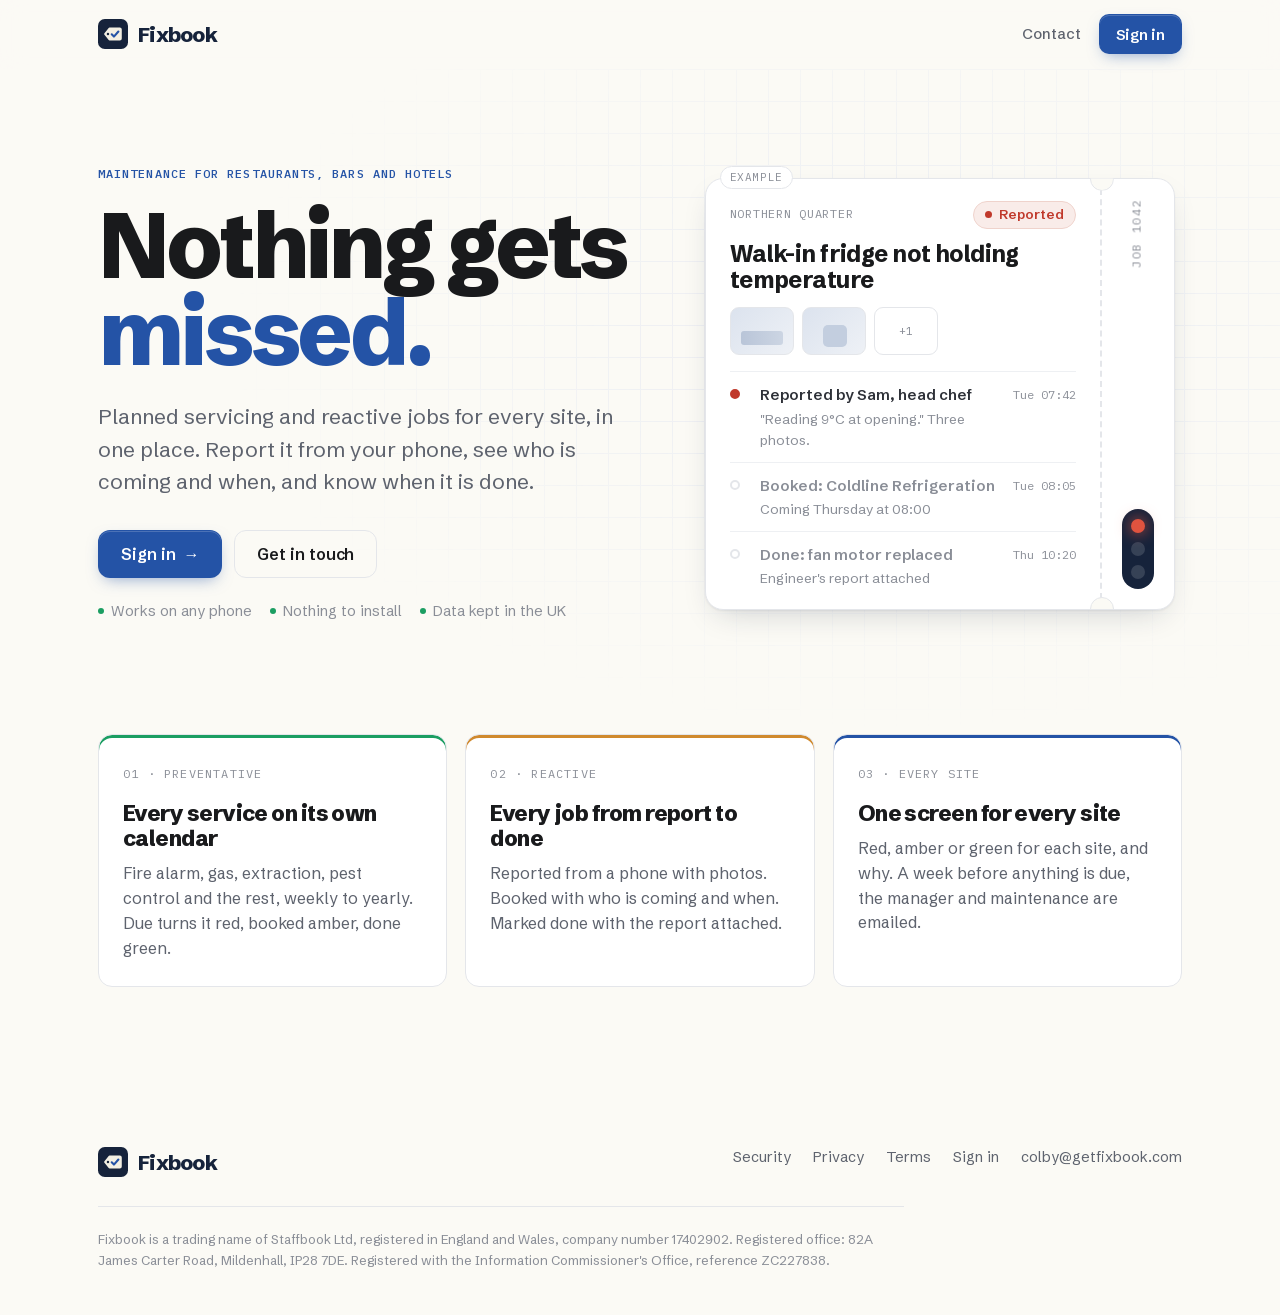
==== index.html @ 76a3d22a "getfixbook.com: a simple front door with Sign in, the moving job ticket, and short security, privacy" ====
<!doctype html>
<html lang="en-GB">
<head>
<meta charset="utf-8">
<meta name="viewport" content="width=device-width, initial-scale=1">
<title>Fixbook | Maintenance for restaurants, bars and hotels</title>
<meta name="description" content="Planned servicing and reactive jobs for every site, in one place. Staff report it from their phone, your maintenance team books it in, and it stays on the board until it is done.">
<link rel="canonical" href="https://getfixbook.com/">
<meta property="og:title" content="Fixbook | Nothing gets missed">
<meta property="og:description" content="Planned servicing and reactive jobs for every site, in one place.">
<meta property="og:url" content="https://getfixbook.com/">
<meta property="og:type" content="website">
<meta property="og:image" content="https://getfixbook.com/img/og.png">
<meta name="theme-color" content="#16233B">
<link rel="icon" href="/img/mark.svg" type="image/svg+xml">
<link rel="icon" href="/img/favicon-32.png" sizes="32x32" type="image/png">
<link rel="apple-touch-icon" href="/img/apple-touch-icon.png">
<link rel="preload" href="/fonts/schibstedgrotesk-normal-400-900-latin.woff2" as="font" type="font/woff2" crossorigin>
<link rel="stylesheet" href="/styles.css">
</head>
<body>
<a class="skip" href="#main">Skip to content</a>

<header class="top" id="top">
  <div class="wrap">
    <a class="brand" href="/" aria-label="Fixbook home"><img src="/img/mark.svg" alt="" width="30" height="30">Fixbook</a>
    <div class="right">
      <a class="signin" href="mailto:colby@getfixbook.com">Contact</a>
      <a class="btn primary" href="https://app.getfixbook.com/login">Sign in</a>
    </div>
  </div>
</header>

<main id="main">

<!-- ============================================================ hero -->
<section class="hero">
  <div class="wrap">
    <div>
      <p class="eyebrow rise d1">Maintenance for restaurants, bars and hotels</p>
      <h1 class="rise d2">Nothing gets <span class="soft">missed.</span></h1>
      <p class="lede rise d3">Planned servicing and reactive jobs for every site, in one place. Report it from your phone, see who is coming and when, and know when it is done.</p>
      <div class="ctas rise d4">
        <a class="btn primary" href="https://app.getfixbook.com/login">Sign in <span class="arr" aria-hidden="true">&rarr;</span></a>
        <a class="btn quiet" href="mailto:colby@getfixbook.com?subject=Fixbook">Get in touch</a>
      </div>
      <p class="fine rise d5"><span>Works on any phone</span><span>Nothing to install</span><span>Data kept in the UK</span></p>
    </div>

    <div class="ticketstage rise d5">
      <span class="tag example">Example</span>
      <article class="ticket" id="ticket" data-step="1" aria-label="An example job: a walk-in fridge is reported, booked with a refrigeration firm for Thursday, then marked done.">
        <div class="main">
          <div class="t-head">
            <span class="t-site">Northern Quarter</span>
            <span class="t-status" aria-hidden="true">
              <span class="pill red">Reported</span>
              <span class="pill amber">Booked, Thu 08:00</span>
              <span class="pill green">Done</span>
            </span>
          </div>
          <h3 class="t-title">Walk-in fridge not holding temperature</h3>
          <div class="t-photos" aria-hidden="true"><span></span><span></span><span>+1</span></div>
          <ol class="t-steps">
            <li><span class="dot"></span><span><b>Reported by Sam, head chef</b><small>"Reading 9&deg;C at opening." Three photos.</small></span><time>Tue 07:42</time></li>
            <li><span class="dot"></span><span><b>Booked: Coldline Refrigeration</b><small>Coming Thursday at 08:00</small></span><time>Tue 08:05</time></li>
            <li><span class="dot"></span><span><b>Done: fan motor replaced</b><small>Engineer's report attached</small></span><time>Thu 10:20</time></li>
          </ol>
        </div>
        <div class="stub" aria-hidden="true">
          <span class="jobno">JOB 1042</span>
          <span class="lights"><i></i><i></i><i></i></span>
        </div>
      </article>
    </div>
  </div>
</section>

<!-- ============================================================ three parts -->
<section class="parts">
  <div class="wrap">
    <div class="three">
      <div class="part reveal">
        <span class="no">01 &middot; PREVENTATIVE</span>
        <h2>Every service on its own calendar</h2>
        <p>Fire alarm, gas, extraction, pest control and the rest, weekly to yearly. Due turns it red, booked amber, done green.</p>
      </div>
      <div class="part reveal">
        <span class="no">02 &middot; REACTIVE</span>
        <h2>Every job from report to done</h2>
        <p>Reported from a phone with photos. Booked with who is coming and when. Marked done with the report attached.</p>
      </div>
      <div class="part reveal">
        <span class="no">03 &middot; EVERY SITE</span>
        <h2>One screen for every site</h2>
        <p>Red, amber or green for each site, and why. A week before anything is due, the manager and maintenance are emailed.</p>
      </div>
    </div>
  </div>
</section>

</main>

<footer>
  <div class="wrap">
    <div class="row">
      <a class="brand" href="/" aria-label="Fixbook home"><img src="/img/mark.svg" alt="" width="26" height="26">Fixbook</a>
      <nav class="links" aria-label="Footer">
        <a href="/security/">Security</a>
        <a href="/privacy/">Privacy</a>
        <a href="/terms/">Terms</a>
        <a href="https://app.getfixbook.com/login">Sign in</a>
        <a href="mailto:colby@getfixbook.com">colby@getfixbook.com</a>
      </nav>
    </div>
    <p class="legal">Fixbook is a trading name of Staffbook Ltd, registered in England and Wales, company number 17402902. Registered office: 82A James Carter Road, Mildenhall, IP28 7DE. Registered with the Information Commissioner's Office, reference ZC227838.</p>
  </div>
</footer>

<script src="/site.js" defer></script>
</body>
</html>
---- styles.css ----
@import url(/fonts/fonts.css);

:root{
  --navy:#16233B; --navy-2:#1D2D4B; --navy-3:#27395C;
  --blue:#2453A6; --blue-hover:#1B4187; --blue-soft:#EAF0FA; --blue-line:#D3DEF2;
  --cream:#F3EFE2; --paper:#FBFAF5; --white:#FFFFFF;
  --ink:#191A1C; --text:#2E3138; --muted:#5E636E; --faint:#8A8E97;
  --line:#E4E6EA; --line-soft:#EEF0F3;
  --red:#C0392B; --red-bg:#F9ECE9; --red-line:#EFD3CC;
  --amber:#A96518; --amber-bg:#F8F0E2; --amber-line:#EBDDBE; --amber-dot:#D08A2E;
  --green:#147A4B; --green-bg:#EFF6EC; --green-line:#D7E8D0; --green-dot:#1B9E62;
  --sans:'Schibsted Grotesk', 'Helvetica Neue', Arial, sans-serif;
  --mono:'IBM Plex Mono', ui-monospace, 'SF Mono', Menlo, monospace;
  --wrap:1180px; --gut:clamp(20px, 5vw, 48px);
  --r:14px;
  --shadow:0 1px 2px rgba(22,35,59,.06), 0 12px 32px -12px rgba(22,35,59,.22);
}

*{box-sizing:border-box}
html{-webkit-text-size-adjust:100%;scroll-behavior:smooth;scroll-padding-top:84px}
body{margin:0;background:var(--paper);color:var(--text);font-family:var(--sans);
  font-size:17.5px;line-height:1.55;-webkit-font-smoothing:antialiased;text-rendering:optimizeLegibility}
img,svg{display:block;max-width:100%}
a{color:var(--blue);text-underline-offset:3px}
a:hover{color:var(--blue-hover)}
h1,h2,h3{color:var(--ink);margin:0;font-weight:800;letter-spacing:-.03em;line-height:1.02}
p{margin:0}
.wrap{max-width:var(--wrap);margin:0 auto;padding:0 var(--gut)}
.skip{position:absolute;left:-999px;top:8px;background:var(--navy);color:#fff;padding:8px 12px;border-radius:8px;z-index:100}
.skip:focus{left:8px}
:focus-visible{outline:2px solid var(--blue);outline-offset:3px;border-radius:6px}

/* ------------------------------------------------------------ labels */
.eyebrow{font-family:var(--mono);font-size:12px;font-weight:500;letter-spacing:.09em;text-transform:uppercase;color:var(--blue)}
.eyebrow.dim{color:var(--faint)}
.tag{display:inline-flex;align-items:center;gap:6px;font-family:var(--mono);font-size:11px;letter-spacing:.06em;
  text-transform:uppercase;color:var(--faint);border:1px solid var(--line);border-radius:999px;padding:2px 9px;background:var(--white)}

/* ------------------------------------------------------------ buttons */
.btn{display:inline-flex;align-items:center;justify-content:center;gap:8px;height:48px;padding:0 22px;border-radius:12px;
  font:600 16px/1 var(--sans);letter-spacing:-.005em;text-decoration:none;cursor:pointer;border:1px solid transparent;
  transition:background .15s ease, transform .15s ease, box-shadow .15s ease}
.btn.primary{background:var(--blue);color:#fff;box-shadow:0 1px 0 rgba(255,255,255,.18) inset, 0 6px 16px -6px rgba(36,83,166,.55)}
.btn.primary:hover{background:var(--blue-hover);color:#fff;transform:translateY(-1px)}
.btn.quiet{background:transparent;color:var(--ink);border-color:var(--line)}
.btn.quiet:hover{background:var(--white);color:var(--ink)}
.btn.light{background:var(--cream);color:var(--navy)}
.btn.light:hover{background:#fff;color:var(--navy);transform:translateY(-1px)}
.btn .arr{transition:transform .15s ease}
.btn:hover .arr{transform:translateX(3px)}

/* ------------------------------------------------------------ header */
.top{position:sticky;top:0;z-index:50;background:rgba(251,250,245,.86);backdrop-filter:saturate(1.4) blur(12px);
  -webkit-backdrop-filter:saturate(1.4) blur(12px);border-bottom:1px solid transparent;transition:border-color .2s ease}
.top.scrolled{border-bottom-color:var(--line)}
.top .wrap{display:flex;align-items:center;gap:28px;height:68px}
.brand{display:flex;align-items:center;gap:10px;text-decoration:none;color:var(--navy);font-weight:800;font-size:21px;letter-spacing:-.035em}
.brand img{width:30px;height:30px}
.nav{display:flex;gap:26px;margin-left:12px}
.nav a{color:var(--muted);text-decoration:none;font-size:15px;font-weight:500}
.nav a:hover{color:var(--ink)}
.top .right{margin-left:auto;display:flex;align-items:center;gap:18px}
.top .signin{color:var(--muted);text-decoration:none;font-size:15px;font-weight:500}
.top .signin:hover{color:var(--ink)}
.top .btn{height:40px;padding:0 16px;font-size:15px;border-radius:10px}
@media (max-width:900px){ .nav{display:none} }
@media (max-width:520px){ .top .signin{display:none} }

/* ------------------------------------------------------------ hero */
.hero{position:relative;overflow:hidden;padding:clamp(48px,8vw,96px) 0 clamp(64px,9vw,112px)}
.hero::before{content:"";position:absolute;inset:0;pointer-events:none;
  background-image:linear-gradient(var(--line-soft) 1px, transparent 1px), linear-gradient(90deg, var(--line-soft) 1px, transparent 1px);
  background-size:32px 32px;mask-image:radial-gradient(ellipse 70% 80% at 70% 40%, #000 30%, transparent 75%);
  -webkit-mask-image:radial-gradient(ellipse 70% 80% at 70% 40%, #000 30%, transparent 75%);opacity:.9}
.hero .wrap{position:relative;display:grid;grid-template-columns:minmax(0,1.05fr) minmax(0,.95fr);gap:clamp(32px,5vw,72px);align-items:center}
.hero h1{font-size:clamp(46px,7.2vw,92px);letter-spacing:-.045em;line-height:.95;margin:18px 0 24px}
.hero h1 .soft{color:var(--blue)}
.hero .lede{font-size:clamp(18px,1.7vw,21px);color:var(--muted);max-width:33em}
.hero .ctas{display:flex;flex-wrap:wrap;gap:12px;margin-top:32px}
.hero .fine{margin-top:22px;font-size:14.5px;color:var(--faint);display:flex;gap:18px;flex-wrap:wrap}
.hero .fine span{display:inline-flex;align-items:center;gap:7px}
.hero .fine span::before{content:"";width:6px;height:6px;border-radius:50%;background:var(--green-dot)}
@media (max-width:960px){ .hero .wrap{grid-template-columns:1fr} }

/* load-in */
.rise{opacity:0;transform:translateY(14px);animation:rise .7s cubic-bezier(.2,.7,.2,1) forwards}
.rise.d1{animation-delay:.05s}.rise.d2{animation-delay:.14s}.rise.d3{animation-delay:.23s}.rise.d4{animation-delay:.32s}.rise.d5{animation-delay:.45s}
@keyframes rise{to{opacity:1;transform:none}}

/* ------------------------------------------------------------ the ticket */
.ticketstage{position:relative;display:flex;justify-content:center}
.ticket{position:relative;width:100%;max-width:470px;display:grid;grid-template-columns:1fr 74px;
  background:var(--white);border-radius:18px;box-shadow:var(--shadow);border:1px solid var(--line)}
.ticket .main{padding:22px 24px 20px}
.ticket .stub{position:relative;border-left:2px dashed var(--line);display:flex;flex-direction:column;align-items:center;justify-content:space-between;padding:20px 0}
.ticket .stub::before,.ticket .stub::after{content:"";position:absolute;left:-12px;width:22px;height:22px;border-radius:50%;background:var(--paper);border:1px solid var(--line)}
.ticket .stub::before{top:-12px;clip-path:inset(50% 0 0 0)}
.ticket .stub::after{bottom:-12px;clip-path:inset(0 0 50% 0)}
.ticket .jobno{writing-mode:vertical-rl;transform:rotate(180deg);font-family:var(--mono);font-size:12px;letter-spacing:.14em;color:var(--faint)}
.lights{display:flex;flex-direction:column;gap:9px;padding:10px 9px;border-radius:999px;background:var(--navy)}
.lights i{width:14px;height:14px;border-radius:50%;background:rgba(255,255,255,.14);transition:background .35s ease, box-shadow .35s ease}
.t-head{display:flex;align-items:center;justify-content:space-between;gap:12px}
.t-site{font-family:var(--mono);font-size:12px;letter-spacing:.06em;text-transform:uppercase;color:var(--faint)}
.t-title{font-size:23px;font-weight:750;letter-spacing:-.025em;color:var(--ink);line-height:1.15;margin:12px 0 14px}
.t-photos{display:flex;gap:8px;margin-bottom:16px}
.t-photos span{width:64px;height:48px;border-radius:9px;background:linear-gradient(135deg,#DCE3EE,#EEF1F6);position:relative;overflow:hidden;border:1px solid var(--line)}
.t-photos span::after{content:"";position:absolute;left:10px;right:10px;bottom:9px;height:14px;border-radius:3px;background:linear-gradient(90deg,#B9C5D8,#CCD5E3)}
.t-photos span:nth-child(2)::after{left:20px;right:18px;bottom:7px;height:22px;border-radius:5px;background:#C3CEDF}
.t-photos span:nth-child(3){display:grid;place-items:center;font-family:var(--mono);font-size:11px;color:var(--faint);background:var(--white)}
.t-photos span:nth-child(3)::after{display:none}
.pill{display:inline-flex;align-items:center;gap:7px;height:28px;padding:0 11px;border-radius:999px;font-size:13.5px;font-weight:600;white-space:nowrap;border:1px solid}
.pill::before{content:"";width:7px;height:7px;border-radius:50%;background:currentColor}
.pill.red{color:var(--red);background:var(--red-bg);border-color:var(--red-line)}
.pill.amber{color:var(--amber);background:var(--amber-bg);border-color:var(--amber-line)}
.pill.amber::before{background:var(--amber-dot)}
.pill.green{color:var(--green);background:var(--green-bg);border-color:var(--green-line)}
.pill.green::before{background:var(--green-dot)}
.pill.grey{color:var(--muted);background:#F2F2EF;border-color:var(--line)}
.t-status{position:relative;height:28px;min-width:150px}
.t-status .pill{position:absolute;right:0;top:0;opacity:0;transform:translateY(4px);transition:opacity .35s ease, transform .35s ease}
.t-steps{list-style:none;margin:0;padding:0;border-top:1px solid var(--line-soft)}
.t-steps li{display:grid;grid-template-columns:18px 1fr auto;gap:12px;align-items:start;padding:11px 0;border-bottom:1px solid var(--line-soft);
  font-size:15px;color:var(--faint);transition:color .35s ease}
.t-steps li:last-child{border-bottom:0;padding-bottom:0}
.t-steps .dot{width:10px;height:10px;border-radius:50%;margin-top:6px;border:2px solid var(--line);background:var(--white);transition:all .35s ease}
.t-steps b{font-weight:600;color:inherit}
.t-steps time{font-family:var(--mono);font-size:12px;color:var(--faint);padding-top:3px}
.t-steps small{display:block;font-size:13.5px;color:var(--faint);margin-top:2px}

/* ticket states, driven by data-step on .ticket */
.ticket[data-step="1"] .lights i:nth-child(1),.ticket[data-step="1"] .lights i:nth-child(1){background:#E0533F;box-shadow:0 0 14px 2px rgba(224,83,63,.6)}
.ticket[data-step="2"] .lights i:nth-child(2){background:#E39A35;box-shadow:0 0 14px 2px rgba(227,154,53,.6)}
.ticket[data-step="3"] .lights i:nth-child(3){background:#26B574;box-shadow:0 0 14px 2px rgba(38,181,116,.55)}
.ticket[data-step="1"] .t-status .red,.ticket[data-step="2"] .t-status .amber,.ticket[data-step="3"] .t-status .green{opacity:1;transform:none}
.ticket[data-step="1"] .t-steps li:nth-child(1),
.ticket[data-step="2"] .t-steps li:nth-child(-n+2),
.ticket[data-step="3"] .t-steps li{color:var(--text)}
.ticket[data-step="1"] .t-steps li:nth-child(1) .dot,.ticket[data-step="2"] .t-steps li:nth-child(1) .dot,.ticket[data-step="3"] .t-steps li:nth-child(1) .dot{border-color:var(--red);background:var(--red)}
.ticket[data-step="2"] .t-steps li:nth-child(2) .dot,.ticket[data-step="3"] .t-steps li:nth-child(2) .dot{border-color:var(--amber-dot);background:var(--amber-dot)}
.ticket[data-step="3"] .t-steps li:nth-child(3) .dot{border-color:var(--green-dot);background:var(--green-dot)}
.example{position:absolute;top:-12px;left:22px;z-index:2}

/* ------------------------------------------------------------ sections */
section{position:relative}
.sec{padding:clamp(72px,10vw,128px) 0}
.sec-head{max-width:760px;margin-bottom:clamp(36px,5vw,56px)}
.sec-head h2{font-size:clamp(34px,4.6vw,58px);letter-spacing:-.04em;margin:14px 0 18px}
.sec-head p{font-size:clamp(17.5px,1.5vw,20px);color:var(--muted);max-width:38em}
.split{display:grid;grid-template-columns:minmax(0,1fr) minmax(0,1fr);gap:clamp(32px,6vw,88px);align-items:center}
.split.flip > :first-child{order:2}
@media (max-width:900px){ .split{grid-template-columns:1fr} .split.flip > :first-child{order:0} }

/* dark band: the chat */
.dark{background:var(--navy);color:#C9D1DF}
.dark h2{color:#fff}
.dark .eyebrow{color:#8FB0EA}
.dark .sec-head p,.dark p{color:#AEB9CB}
.chat{position:relative;background:var(--navy-2);border:1px solid rgba(255,255,255,.08);border-radius:18px;padding:18px;height:420px;overflow:hidden;
  mask-image:linear-gradient(180deg,transparent 0,#000 18%,#000 100%);-webkit-mask-image:linear-gradient(180deg,transparent 0,#000 18%,#000 100%)}
.chat .feed{position:absolute;left:18px;right:18px;bottom:18px;display:flex;flex-direction:column;gap:10px}
.msg{display:grid;grid-template-columns:34px 1fr;gap:10px;align-items:end}
.msg .av{width:34px;height:34px;border-radius:50%;display:grid;place-items:center;font-size:13px;font-weight:700;color:var(--navy);background:#B8C7E4}
.msg .bub{background:var(--navy-3);border-radius:14px 14px 14px 4px;padding:9px 13px;color:#E2E8F2;font-size:15.5px;line-height:1.4;max-width:92%}
.msg .bub small{display:block;font-family:var(--mono);font-size:11px;color:#8391A8;margin-bottom:3px;letter-spacing:.02em}
.msg.fault .bub{background:#3A2A33;box-shadow:inset 3px 0 0 #E0533F}
.msg.fault .seen{grid-column:2;font-family:var(--mono);font-size:11px;color:#8391A8;margin-top:-4px}
.chat.play .feed{animation:scrollaway 9s cubic-bezier(.5,0,.2,1) 1s infinite}
@keyframes scrollaway{0%,18%{transform:translateY(0)}55%,100%{transform:translateY(-230px)}}
.chat .caption{position:absolute;left:18px;top:16px;z-index:2}
.bigline{font-size:clamp(26px,3vw,36px);font-weight:750;letter-spacing:-.03em;line-height:1.12;color:#fff;margin:22px 0 18px}

/* steps */
.steps{display:grid;grid-template-columns:repeat(3,minmax(0,1fr));gap:18px;counter-reset:s}
.step{background:var(--white);border:1px solid var(--line);border-radius:var(--r);padding:26px 24px 24px;position:relative}
.step .no{font-family:var(--mono);font-size:12px;letter-spacing:.1em;color:var(--faint)}
.step h3{font-size:24px;letter-spacing:-.03em;margin:16px 0 10px;display:flex;align-items:center;gap:10px}
.step p{color:var(--muted);font-size:16.5px}
.step .pill{margin-top:18px}
.step.s1{box-shadow:inset 0 3px 0 var(--red)}.step.s2{box-shadow:inset 0 3px 0 var(--amber-dot)}.step.s3{box-shadow:inset 0 3px 0 var(--green-dot)}
.step:not(:last-child)::after{content:"";position:absolute;right:-13px;top:50%;width:8px;height:8px;border-top:2px solid var(--line);border-right:2px solid var(--line);transform:translateY(-50%) rotate(45deg);z-index:1}
.remind{margin-top:18px;display:flex;gap:16px;align-items:center;background:var(--blue-soft);border:1px solid var(--blue-line);border-radius:var(--r);padding:18px 22px}
.remind .ic{flex:none;width:40px;height:40px;border-radius:10px;background:var(--blue);display:grid;place-items:center}
.remind p{color:var(--navy);font-size:16.5px}
.remind b{font-weight:700}
@media (max-width:900px){ .steps{grid-template-columns:1fr} .step:not(:last-child)::after{display:none} }

/* the estate board */
.board{background:var(--white);border:1px solid var(--line);border-radius:18px;box-shadow:var(--shadow);overflow:hidden;position:relative}
.board .bhead{display:flex;align-items:center;justify-content:space-between;padding:16px 20px;border-bottom:1px solid var(--line)}
.board .bhead b{font-size:15px;color:var(--ink)}
.board .counts{display:flex;gap:14px;font-size:13.5px;color:var(--muted)}
.board .counts span{display:inline-flex;align-items:center;gap:6px}
.board .counts i{width:8px;height:8px;border-radius:50%}
.site{display:grid;grid-template-columns:14px minmax(0,1fr) auto;gap:14px;align-items:center;padding:14px 20px;border-bottom:1px solid var(--line-soft)}
.site:last-child{border-bottom:0}
.site .l{width:12px;height:12px;border-radius:50%}
.l.r{background:#E0533F;box-shadow:0 0 0 4px var(--red-bg)}.l.a{background:#E39A35;box-shadow:0 0 0 4px var(--amber-bg)}.l.g{background:var(--green-dot);box-shadow:0 0 0 4px var(--green-bg)}
.site b{display:block;font-size:15.5px;color:var(--ink);font-weight:650;letter-spacing:-.01em}
.site small{display:block;font-size:13.5px;color:var(--muted);white-space:nowrap;overflow:hidden;text-overflow:ellipsis}
.site .pill{height:26px;font-size:12.5px}
.board .example{top:14px;left:auto;right:20px;position:absolute}

/* calendar */
.cal{background:var(--white);border:1px solid var(--line);border-radius:18px;box-shadow:var(--shadow);overflow:hidden}
.cal .chead{display:flex;justify-content:space-between;align-items:center;padding:16px 20px;border-bottom:1px solid var(--line)}
.cal .chead b{font-size:15px;color:var(--ink)}
.job{display:grid;grid-template-columns:82px minmax(0,1fr) auto;gap:14px;align-items:center;padding:13px 20px;border-bottom:1px solid var(--line-soft)}
.job:last-child{border-bottom:0}
.job .when{font-family:var(--mono);font-size:12px;color:var(--faint);letter-spacing:.02em}
.job b{display:block;font-size:15px;color:var(--ink);font-weight:650}
.job small{display:block;font-size:13px;color:var(--muted)}
.job .pill{height:26px;font-size:12.5px}
.chips{display:flex;flex-wrap:wrap;gap:8px;margin-top:28px}
.chip{font-size:14.5px;color:var(--text);background:var(--white);border:1px solid var(--line);border-radius:999px;padding:6px 13px}
.chip em{font-style:normal;font-family:var(--mono);font-size:11.5px;color:var(--faint);margin-left:6px}

/* phone */
.phonewrap{display:flex;justify-content:center}
.phone{width:300px;border-radius:44px;padding:12px;background:#0E1626;box-shadow:0 30px 60px -24px rgba(22,35,59,.45), 0 0 0 1px rgba(22,35,59,.2)}
.phone .screen{border-radius:34px;background:var(--paper);overflow:hidden;height:600px;position:relative}
.phone .notch{position:absolute;top:10px;left:50%;transform:translateX(-50%);width:96px;height:28px;border-radius:20px;background:#0E1626}
.phone .ph{padding:54px 18px 18px}
.phone .ph .site-name{font-family:var(--mono);font-size:11px;letter-spacing:.07em;text-transform:uppercase;color:var(--faint)}
.phone .ph h4{margin:6px 0 16px;font-size:24px;font-weight:800;letter-spacing:-.03em;color:var(--ink)}
.phone .report{display:flex;align-items:center;justify-content:center;gap:8px;height:52px;border-radius:14px;background:var(--blue);color:#fff;font-weight:700;font-size:16px;margin-bottom:18px}
.phone .due{font-family:var(--mono);font-size:11px;letter-spacing:.07em;text-transform:uppercase;color:var(--faint);margin-bottom:8px}
.phone .row{background:var(--white);border:1px solid var(--line);border-radius:12px;padding:11px 12px;margin-bottom:8px;display:flex;justify-content:space-between;align-items:center;gap:8px}
.phone .row b{font-size:14px;color:var(--ink);font-weight:650;display:block}
.phone .row small{font-size:12px;color:var(--muted)}
.phone .row span.rec{font-size:12.5px;font-weight:600;color:var(--blue);border:1px solid var(--blue-line);border-radius:8px;padding:5px 9px;background:var(--blue-soft)}

/* proof list */
.ticks{list-style:none;margin:26px 0 0;padding:0;display:grid;gap:14px}
.ticks li{display:grid;grid-template-columns:24px 1fr;gap:12px;font-size:17px;color:var(--text)}
.ticks li::before{content:"";width:20px;height:20px;border-radius:6px;margin-top:3px;background:var(--green-bg) url("data:image/svg+xml,%3Csvg xmlns='http://www.w3.org/2000/svg' viewBox='0 0 20 20'%3E%3Cpath d='M5.5 10.5l3 3 6-7' fill='none' stroke='%23147A4B' stroke-width='2.2' stroke-linecap='round' stroke-linejoin='round'/%3E%3C/svg%3E") center/20px no-repeat;border:1px solid var(--green-line)}
.history{background:var(--white);border:1px solid var(--line);border-radius:18px;box-shadow:var(--shadow);padding:22px 24px}
.history .h{display:flex;justify-content:space-between;align-items:center;margin-bottom:6px}
.history .h b{font-size:17px;color:var(--ink)}
.history ol{list-style:none;margin:10px 0 0;padding:0;position:relative}
.history ol::before{content:"";position:absolute;left:5px;top:8px;bottom:8px;width:2px;background:var(--line)}
.history li{position:relative;padding:0 0 16px 26px;font-size:15px;color:var(--text)}
.history li:last-child{padding-bottom:0}
.history li::before{content:"";position:absolute;left:0;top:5px;width:12px;height:12px;border-radius:50%;background:var(--white);border:2px solid var(--line-strong, #A1A3A9)}
.history li.r::before{border-color:var(--red);background:var(--red)}
.history li.a::before{border-color:var(--amber-dot);background:var(--amber-dot)}
.history li.g::before{border-color:var(--green-dot);background:var(--green-dot)}
.history time{display:block;font-family:var(--mono);font-size:11.5px;color:var(--faint);margin-bottom:2px}

/* security strip */
.secure{display:grid;grid-template-columns:repeat(4,minmax(0,1fr));gap:18px}
.secure div{padding:22px 0 0;border-top:2px solid var(--navy)}
.secure h3{font-size:19px;letter-spacing:-.02em;margin-bottom:8px}
.secure p{font-size:15.5px;color:var(--muted)}
@media (max-width:900px){ .secure{grid-template-columns:1fr 1fr} }
@media (max-width:520px){ .secure{grid-template-columns:1fr} }

/* closing band */
.close{background:var(--navy);color:#AEB9CB;border-radius:28px;padding:clamp(40px,6vw,72px);position:relative;overflow:hidden}
.close::after{content:"";position:absolute;right:-80px;top:-80px;width:360px;height:360px;border-radius:50%;
  background:radial-gradient(circle,rgba(36,83,166,.55),transparent 70%)}
.close h2{color:#fff;font-size:clamp(34px,4.6vw,58px);letter-spacing:-.04em;max-width:13em;position:relative;z-index:1}
.close p{font-size:19px;max-width:34em;margin:18px 0 30px;position:relative;z-index:1}
.close .ctas{display:flex;gap:14px;flex-wrap:wrap;align-items:center;position:relative;z-index:1}
.close .mail{color:#C9D6EE}

/* footer */
footer{padding:56px 0 44px;color:var(--muted);font-size:14.5px}
footer .row{display:flex;justify-content:space-between;gap:32px;flex-wrap:wrap;align-items:flex-start}
footer .links{display:flex;gap:22px;flex-wrap:wrap}
footer .links a{color:var(--muted);text-decoration:none}
footer .links a:hover{color:var(--ink)}
footer .legal{margin-top:28px;padding-top:22px;border-top:1px solid var(--line);font-size:13px;color:var(--faint);line-height:1.6;max-width:62em}

/* reveal on scroll */
.reveal{opacity:0;transform:translateY(18px);transition:opacity .7s ease, transform .7s cubic-bezier(.2,.7,.2,1)}
.reveal.in{opacity:1;transform:none}

/* ------------------------------------------------------------ long-form pages */
.doc{max-width:760px;margin:0 auto;padding:clamp(48px,7vw,88px) var(--gut) 40px}
.doc h1{font-size:clamp(38px,5.4vw,60px);letter-spacing:-.04em;margin:14px 0 18px}
.doc .lede{font-size:20px;color:var(--muted);margin-bottom:12px}
.doc .meta{font-family:var(--mono);font-size:12px;color:var(--faint);margin-bottom:44px}
.doc h2{font-size:26px;letter-spacing:-.025em;margin:48px 0 14px}
.doc h3{font-size:19px;letter-spacing:-.015em;margin:28px 0 8px}
.doc p,.doc li{font-size:17px;color:var(--text)}
.doc p+p{margin-top:14px}
.doc ul{padding-left:20px;margin:12px 0}
.doc li{margin:6px 0}
.doc .card{background:var(--white);border:1px solid var(--line);border-radius:var(--r);padding:20px 22px;margin:18px 0}
.doc .card p{font-size:15.5px;color:var(--muted)}

@media (prefers-reduced-motion:reduce){
  *{animation:none!important;transition:none!important}
  .rise,.reveal{opacity:1;transform:none}
}

/* the compact three parts under the hero */
.parts{padding:0 0 clamp(64px,8vw,104px)}
.three{display:grid;grid-template-columns:repeat(3,minmax(0,1fr));gap:18px}
.part{background:var(--white);border:1px solid var(--line);border-radius:var(--r);padding:24px 24px 26px}
.part .no{font-family:var(--mono);font-size:12px;letter-spacing:.1em;color:var(--faint)}
.part h2{font-size:22px;letter-spacing:-.025em;line-height:1.15;margin:14px 0 10px}
.part p{font-size:16px;color:var(--muted)}
.part:nth-child(1){box-shadow:inset 0 3px 0 var(--green-dot)}
.part:nth-child(2){box-shadow:inset 0 3px 0 var(--amber-dot)}
.part:nth-child(3){box-shadow:inset 0 3px 0 var(--blue)}
@media (max-width:900px){ .three{grid-template-columns:1fr} }

/* the ticket on a narrow phone */
@media (max-width:520px){
  .ticket{grid-template-columns:1fr 52px}
  .ticket .main{padding:18px 16px 16px}
  .t-title{font-size:20px}
  .t-steps li{grid-template-columns:16px 1fr;row-gap:2px}
  .t-steps time{grid-column:2;padding-top:0}
  .lights{padding:8px 7px;gap:7px}
  .lights i{width:12px;height:12px}
}

/* phones: every tap target at least 44px, small labels no smaller than 12px */
@media (max-width:620px){
  .top .btn{height:44px;padding:0 18px}
  .brand{min-height:44px}
  footer .row{flex-direction:column;gap:18px}
  footer .links{display:grid;grid-template-columns:1fr 1fr;gap:0 16px;width:100%}
  footer .links a{display:flex;align-items:center;min-height:44px;border-bottom:1px solid var(--line-soft);font-size:15.5px}
  footer .links a[href^="mailto"]{grid-column:1 / -1}
  .tag{font-size:12px}
  .hero .btn{height:52px;flex:1 1 auto}
  .hero .ctas{gap:10px}
  .doc a[href^="mailto"],.doc a[href^="http"]{display:inline-block;padding:10px 0;margin:-10px 0}
}
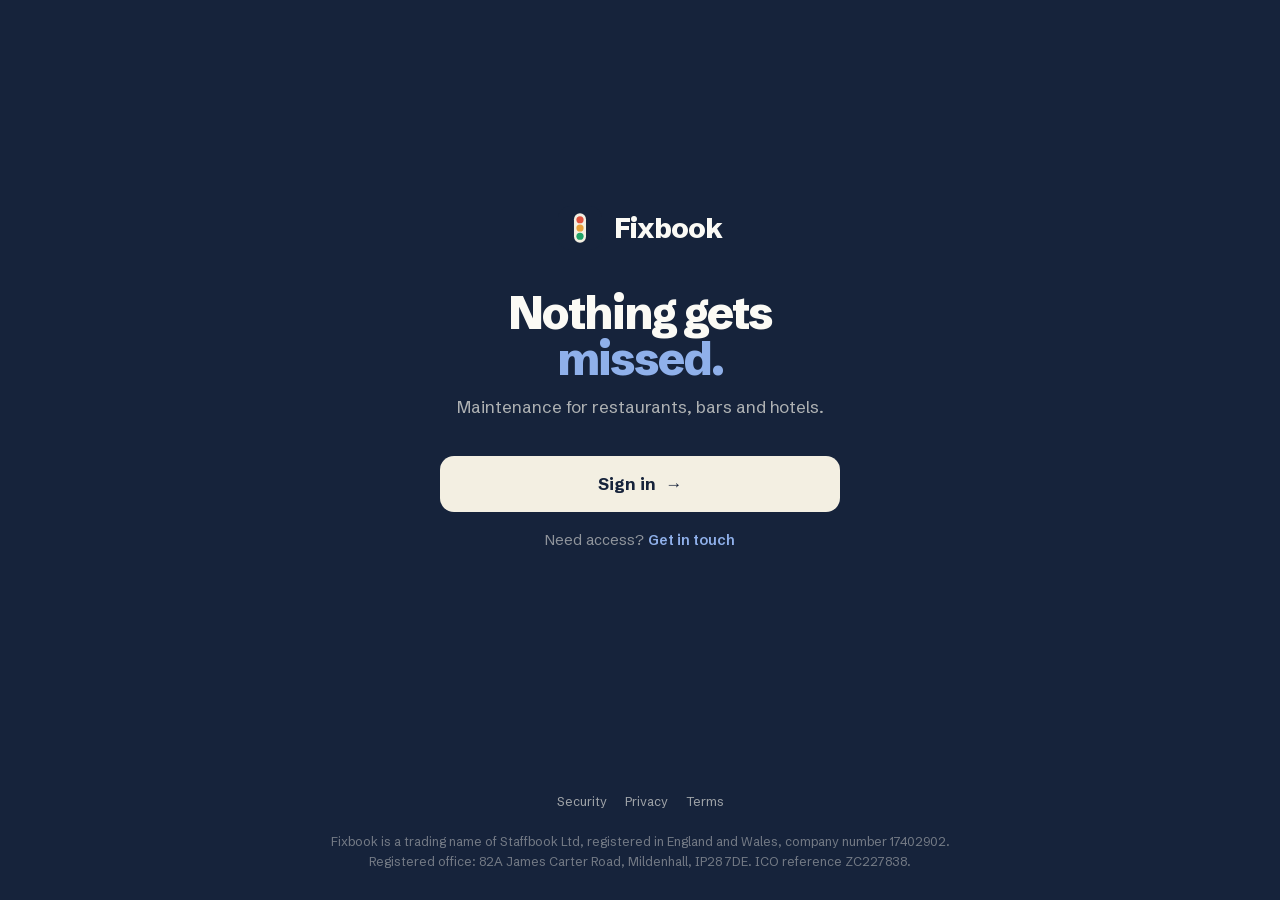
==== commit debe67cd: "getfixbook.com is a simple sign-in screen; the traffic light replaces the tag mark; hello@getfixbook" ====
--- a/index.html
+++ b/index.html
@@ -3,120 +3,61 @@
 <head>
 <meta charset="utf-8">
 <meta name="viewport" content="width=device-width, initial-scale=1">
-<title>Fixbook | Maintenance for restaurants, bars and hotels</title>
-<meta name="description" content="Planned servicing and reactive jobs for every site, in one place. Staff report it from their phone, your maintenance team books it in, and it stays on the board until it is done.">
+<title>Fixbook | Sign in</title>
+<meta name="description" content="Fixbook: maintenance for restaurants, bars and hotels. Sign in to your account.">
 <link rel="canonical" href="https://getfixbook.com/">
 <meta property="og:title" content="Fixbook | Nothing gets missed">
-<meta property="og:description" content="Planned servicing and reactive jobs for every site, in one place.">
+<meta property="og:description" content="Maintenance for restaurants, bars and hotels.">
 <meta property="og:url" content="https://getfixbook.com/">
-<meta property="og:type" content="website">
 <meta property="og:image" content="https://getfixbook.com/img/og.png">
 <meta name="theme-color" content="#16233B">
 <link rel="icon" href="/img/mark.svg" type="image/svg+xml">
 <link rel="icon" href="/img/favicon-32.png" sizes="32x32" type="image/png">
 <link rel="apple-touch-icon" href="/img/apple-touch-icon.png">
 <link rel="preload" href="/fonts/schibstedgrotesk-normal-400-900-latin.woff2" as="font" type="font/woff2" crossorigin>
-<link rel="stylesheet" href="/styles.css">
+<link rel="stylesheet" href="/fonts/fonts.css">
+<style>
+*{box-sizing:border-box}
+html,body{height:100%}
+body{margin:0;background:#16233B;color:#FBFAF5;font-family:'Schibsted Grotesk','Helvetica Neue',Arial,sans-serif;
+  -webkit-font-smoothing:antialiased;display:flex;flex-direction:column;min-height:100dvh}
+main{flex:1;display:grid;place-items:center;padding:40px 24px}
+.box{width:100%;max-width:400px;text-align:center}
+.mark{display:inline-flex;align-items:center;gap:12px;font-weight:800;font-size:28px;letter-spacing:-.035em;color:#FBFAF5;text-decoration:none}
+.mark svg{border-radius:12px}
+h1{margin:36px 0 12px;font-size:clamp(34px,8vw,46px);font-weight:800;letter-spacing:-.045em;line-height:1}
+h1 span{color:#8FB0EA}
+p{margin:0;color:rgba(246,244,236,.68);font-size:17px;line-height:1.5}
+.go{display:flex;align-items:center;justify-content:center;gap:10px;width:100%;height:56px;margin-top:36px;border-radius:14px;
+  background:#F3EFE2;color:#16233B;font-weight:700;font-size:17px;text-decoration:none;transition:background .15s ease,transform .15s ease}
+.go:hover{background:#fff}
+.go:active{transform:scale(.985)}
+.go:focus-visible{outline:3px solid #8FB0EA;outline-offset:3px}
+.help{margin-top:18px;font-size:14.5px;color:rgba(246,244,236,.55)}
+.help a{color:#8FB0EA;text-decoration:none;font-weight:600}
+.help a:hover{color:#C3D4F4}
+footer{padding:22px 24px 28px;text-align:center;font-size:12.5px;line-height:1.6;color:rgba(246,244,236,.42)}
+footer nav{display:flex;justify-content:center;gap:4px 18px;flex-wrap:wrap;margin-bottom:8px}
+footer a{color:rgba(246,244,236,.62);text-decoration:none;display:inline-flex;align-items:center;min-height:44px}
+footer a:hover{color:#FBFAF5}
+.rise{animation:rise .5s cubic-bezier(.2,.7,.2,1) both}
+@keyframes rise{from{opacity:0;transform:translateY(10px)}}
+@media (prefers-reduced-motion:reduce){.rise{animation:none}}
+</style>
 </head>
 <body>
-<a class="skip" href="#main">Skip to content</a>
-
-<header class="top" id="top">
-  <div class="wrap">
-    <a class="brand" href="/" aria-label="Fixbook home"><img src="/img/mark.svg" alt="" width="30" height="30">Fixbook</a>
-    <div class="right">
-      <a class="signin" href="mailto:colby@getfixbook.com">Contact</a>
-      <a class="btn primary" href="https://app.getfixbook.com/login">Sign in</a>
-    </div>
+<main>
+  <div class="box rise">
+    <a class="mark" href="/" aria-label="Fixbook"><svg width="44" height="44" aria-hidden="true" xmlns="http://www.w3.org/2000/svg" viewBox="0 0 512 512"><rect width="512" height="512" rx="116" fill="#16233B"/><rect x="186" y="84" width="140" height="344" rx="70" fill="#F3EFE2"/><circle cx="256" cy="160" r="42" fill="#E0533F"/><circle cx="256" cy="256" r="42" fill="#E8A13A"/><circle cx="256" cy="352" r="42" fill="#1FA468"/></svg> Fixbook</a>
+    <h1>Nothing gets <span>missed.</span></h1>
+    <p>Maintenance for restaurants, bars and hotels.</p>
+    <a class="go" href="https://app.getfixbook.com/login">Sign in <span aria-hidden="true">&rarr;</span></a>
+    <p class="help">Need access? <a href="mailto:hello@getfixbook.com?subject=Fixbook">Get in touch</a></p>
   </div>
-</header>
-
-<main id="main">
-
-<!-- ============================================================ hero -->
-<section class="hero">
-  <div class="wrap">
-    <div>
-      <p class="eyebrow rise d1">Maintenance for restaurants, bars and hotels</p>
-      <h1 class="rise d2">Nothing gets <span class="soft">missed.</span></h1>
-      <p class="lede rise d3">Planned servicing and reactive jobs for every site, in one place. Report it from your phone, see who is coming and when, and know when it is done.</p>
-      <div class="ctas rise d4">
-        <a class="btn primary" href="https://app.getfixbook.com/login">Sign in <span class="arr" aria-hidden="true">&rarr;</span></a>
-        <a class="btn quiet" href="mailto:colby@getfixbook.com?subject=Fixbook">Get in touch</a>
-      </div>
-      <p class="fine rise d5"><span>Works on any phone</span><span>Nothing to install</span><span>Data kept in the UK</span></p>
-    </div>
-
-    <div class="ticketstage rise d5">
-      <span class="tag example">Example</span>
-      <article class="ticket" id="ticket" data-step="1" aria-label="An example job: a walk-in fridge is reported, booked with a refrigeration firm for Thursday, then marked done.">
-        <div class="main">
-          <div class="t-head">
-            <span class="t-site">Northern Quarter</span>
-            <span class="t-status" aria-hidden="true">
-              <span class="pill red">Reported</span>
-              <span class="pill amber">Booked, Thu 08:00</span>
-              <span class="pill green">Done</span>
-            </span>
-          </div>
-          <h3 class="t-title">Walk-in fridge not holding temperature</h3>
-          <div class="t-photos" aria-hidden="true"><span></span><span></span><span>+1</span></div>
-          <ol class="t-steps">
-            <li><span class="dot"></span><span><b>Reported by Sam, head chef</b><small>"Reading 9&deg;C at opening." Three photos.</small></span><time>Tue 07:42</time></li>
-            <li><span class="dot"></span><span><b>Booked: Coldline Refrigeration</b><small>Coming Thursday at 08:00</small></span><time>Tue 08:05</time></li>
-            <li><span class="dot"></span><span><b>Done: fan motor replaced</b><small>Engineer's report attached</small></span><time>Thu 10:20</time></li>
-          </ol>
-        </div>
-        <div class="stub" aria-hidden="true">
-          <span class="jobno">JOB 1042</span>
-          <span class="lights"><i></i><i></i><i></i></span>
-        </div>
-      </article>
-    </div>
-  </div>
-</section>
-
-<!-- ============================================================ three parts -->
-<section class="parts">
-  <div class="wrap">
-    <div class="three">
-      <div class="part reveal">
-        <span class="no">01 &middot; PREVENTATIVE</span>
-        <h2>Every service on its own calendar</h2>
-        <p>Fire alarm, gas, extraction, pest control and the rest, weekly to yearly. Due turns it red, booked amber, done green.</p>
-      </div>
-      <div class="part reveal">
-        <span class="no">02 &middot; REACTIVE</span>
-        <h2>Every job from report to done</h2>
-        <p>Reported from a phone with photos. Booked with who is coming and when. Marked done with the report attached.</p>
-      </div>
-      <div class="part reveal">
-        <span class="no">03 &middot; EVERY SITE</span>
-        <h2>One screen for every site</h2>
-        <p>Red, amber or green for each site, and why. A week before anything is due, the manager and maintenance are emailed.</p>
-      </div>
-    </div>
-  </div>
-</section>
-
 </main>
-
 <footer>
-  <div class="wrap">
-    <div class="row">
-      <a class="brand" href="/" aria-label="Fixbook home"><img src="/img/mark.svg" alt="" width="26" height="26">Fixbook</a>
-      <nav class="links" aria-label="Footer">
-        <a href="/security/">Security</a>
-        <a href="/privacy/">Privacy</a>
-        <a href="/terms/">Terms</a>
-        <a href="https://app.getfixbook.com/login">Sign in</a>
-        <a href="mailto:colby@getfixbook.com">colby@getfixbook.com</a>
-      </nav>
-    </div>
-    <p class="legal">Fixbook is a trading name of Staffbook Ltd, registered in England and Wales, company number 17402902. Registered office: 82A James Carter Road, Mildenhall, IP28 7DE. Registered with the Information Commissioner's Office, reference ZC227838.</p>
-  </div>
+  <nav aria-label="Footer"><a href="/security/">Security</a><a href="/privacy/">Privacy</a><a href="/terms/">Terms</a></nav>
+  Fixbook is a trading name of Staffbook Ltd, registered in England and Wales, company number 17402902.<br>Registered office: 82A James Carter Road, Mildenhall, IP28 7DE. ICO reference ZC227838.
 </footer>
-
-<script src="/site.js" defer></script>
 </body>
 </html>
--- a/fonts/fonts.css
+++ b/fonts/fonts.css
@@ -0,0 +1,8 @@
+@font-face{font-family:'IBM Plex Mono';font-style:normal;font-weight:400;font-display:swap;src:url(/fonts/ibmplexmono-normal-400-latin-ext.woff2) format('woff2');unicode-range:U+0100-02BA, U+02BD-02C5, U+02C7-02CC, U+02CE-02D7, U+02DD-02FF, U+0304, U+0308, U+0329, U+1D00-1DBF, U+1E00-1E9F, U+1EF2-1EFF, U+2020, U+20A0-20AB, U+20AD-20C0, U+2113, U+2C60-2C7F, U+A720-A7FF}
+@font-face{font-family:'IBM Plex Mono';font-style:normal;font-weight:400;font-display:swap;src:url(/fonts/ibmplexmono-normal-400-latin.woff2) format('woff2');unicode-range:U+0000-00FF, U+0131, U+0152-0153, U+02BB-02BC, U+02C6, U+02DA, U+02DC, U+0304, U+0308, U+0329, U+2000-206F, U+20AC, U+2122, U+2191, U+2193, U+2212, U+2215, U+FEFF, U+FFFD}
+@font-face{font-family:'IBM Plex Mono';font-style:normal;font-weight:500;font-display:swap;src:url(/fonts/ibmplexmono-normal-500-latin-ext.woff2) format('woff2');unicode-range:U+0100-02BA, U+02BD-02C5, U+02C7-02CC, U+02CE-02D7, U+02DD-02FF, U+0304, U+0308, U+0329, U+1D00-1DBF, U+1E00-1E9F, U+1EF2-1EFF, U+2020, U+20A0-20AB, U+20AD-20C0, U+2113, U+2C60-2C7F, U+A720-A7FF}
+@font-face{font-family:'IBM Plex Mono';font-style:normal;font-weight:500;font-display:swap;src:url(/fonts/ibmplexmono-normal-500-latin.woff2) format('woff2');unicode-range:U+0000-00FF, U+0131, U+0152-0153, U+02BB-02BC, U+02C6, U+02DA, U+02DC, U+0304, U+0308, U+0329, U+2000-206F, U+20AC, U+2122, U+2191, U+2193, U+2212, U+2215, U+FEFF, U+FFFD}
+@font-face{font-family:'Schibsted Grotesk';font-style:italic;font-weight:400 900;font-display:swap;src:url(/fonts/schibstedgrotesk-italic-400-900-latin-ext.woff2) format('woff2');unicode-range:U+0100-02BA, U+02BD-02C5, U+02C7-02CC, U+02CE-02D7, U+02DD-02FF, U+0304, U+0308, U+0329, U+1D00-1DBF, U+1E00-1E9F, U+1EF2-1EFF, U+2020, U+20A0-20AB, U+20AD-20C0, U+2113, U+2C60-2C7F, U+A720-A7FF}
+@font-face{font-family:'Schibsted Grotesk';font-style:italic;font-weight:400 900;font-display:swap;src:url(/fonts/schibstedgrotesk-italic-400-900-latin.woff2) format('woff2');unicode-range:U+0000-00FF, U+0131, U+0152-0153, U+02BB-02BC, U+02C6, U+02DA, U+02DC, U+0304, U+0308, U+0329, U+2000-206F, U+20AC, U+2122, U+2191, U+2193, U+2212, U+2215, U+FEFF, U+FFFD}
+@font-face{font-family:'Schibsted Grotesk';font-style:normal;font-weight:400 900;font-display:swap;src:url(/fonts/schibstedgrotesk-normal-400-900-latin-ext.woff2) format('woff2');unicode-range:U+0100-02BA, U+02BD-02C5, U+02C7-02CC, U+02CE-02D7, U+02DD-02FF, U+0304, U+0308, U+0329, U+1D00-1DBF, U+1E00-1E9F, U+1EF2-1EFF, U+2020, U+20A0-20AB, U+20AD-20C0, U+2113, U+2C60-2C7F, U+A720-A7FF}
+@font-face{font-family:'Schibsted Grotesk';font-style:normal;font-weight:400 900;font-display:swap;src:url(/fonts/schibstedgrotesk-normal-400-900-latin.woff2) format('woff2');unicode-range:U+0000-00FF, U+0131, U+0152-0153, U+02BB-02BC, U+02C6, U+02DA, U+02DC, U+0304, U+0308, U+0329, U+2000-206F, U+20AC, U+2122, U+2191, U+2193, U+2212, U+2215, U+FEFF, U+FFFD}
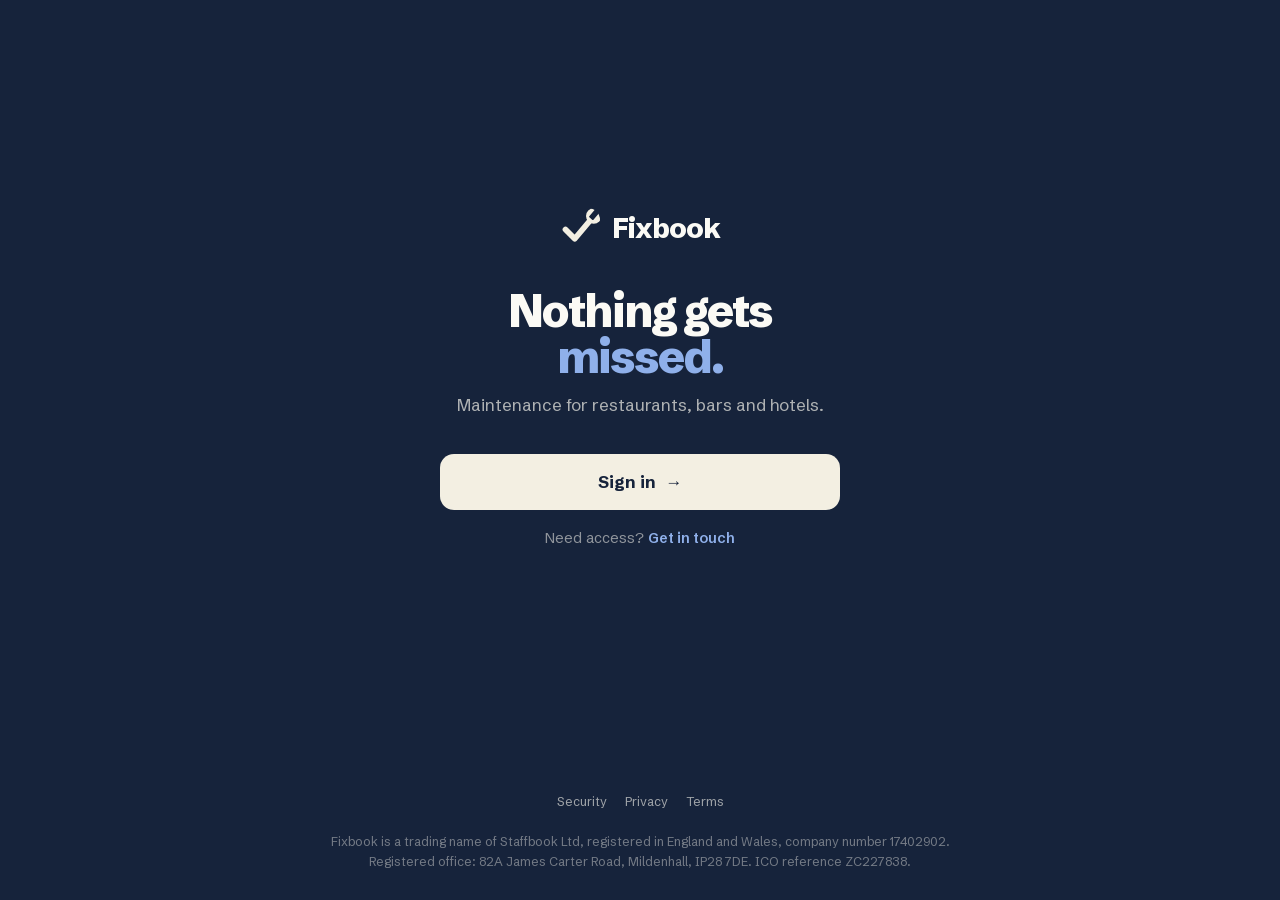
==== commit a72029c6: "The spanner tick is the Fixbook mark (Colby chose option 2 of six); a bolder version for the tab ico" ====
--- a/index.html
+++ b/index.html
@@ -11,7 +11,7 @@
 <meta property="og:url" content="https://getfixbook.com/">
 <meta property="og:image" content="https://getfixbook.com/img/og.png">
 <meta name="theme-color" content="#16233B">
-<link rel="icon" href="/img/mark.svg" type="image/svg+xml">
+<link rel="icon" href="/img/mark-small.svg" type="image/svg+xml">
 <link rel="icon" href="/img/favicon-32.png" sizes="32x32" type="image/png">
 <link rel="apple-touch-icon" href="/img/apple-touch-icon.png">
 <link rel="preload" href="/fonts/schibstedgrotesk-normal-400-900-latin.woff2" as="font" type="font/woff2" crossorigin>
@@ -48,7 +48,7 @@
 <body>
 <main>
   <div class="box rise">
-    <a class="mark" href="/" aria-label="Fixbook"><svg width="44" height="44" aria-hidden="true" xmlns="http://www.w3.org/2000/svg" viewBox="0 0 512 512"><rect width="512" height="512" rx="116" fill="#16233B"/><rect x="186" y="84" width="140" height="344" rx="70" fill="#F3EFE2"/><circle cx="256" cy="160" r="42" fill="#E0533F"/><circle cx="256" cy="256" r="42" fill="#E8A13A"/><circle cx="256" cy="352" r="42" fill="#1FA468"/></svg> Fixbook</a>
+    <a class="mark" href="/" aria-label="Fixbook"><svg width="40" height="40" viewBox="96 96 320 320" aria-hidden="true"><defs><mask id="fbjaw"><rect width="512" height="512" fill="#fff"/><rect x="352" y="96" width="44" height="96" rx="6" transform="rotate(40 374 144)" fill="#000"/></mask></defs><g mask="url(#fbjaw)"><path d="M140 268 L214 342 L352 178" fill="none" stroke="#F3EFE2" stroke-width="46" stroke-linecap="round" stroke-linejoin="round"/><circle cx="366" cy="160" r="62" fill="#F3EFE2"/></g></svg> Fixbook</a>
     <h1>Nothing gets <span>missed.</span></h1>
     <p>Maintenance for restaurants, bars and hotels.</p>
     <a class="go" href="https://app.getfixbook.com/login">Sign in <span aria-hidden="true">&rarr;</span></a>
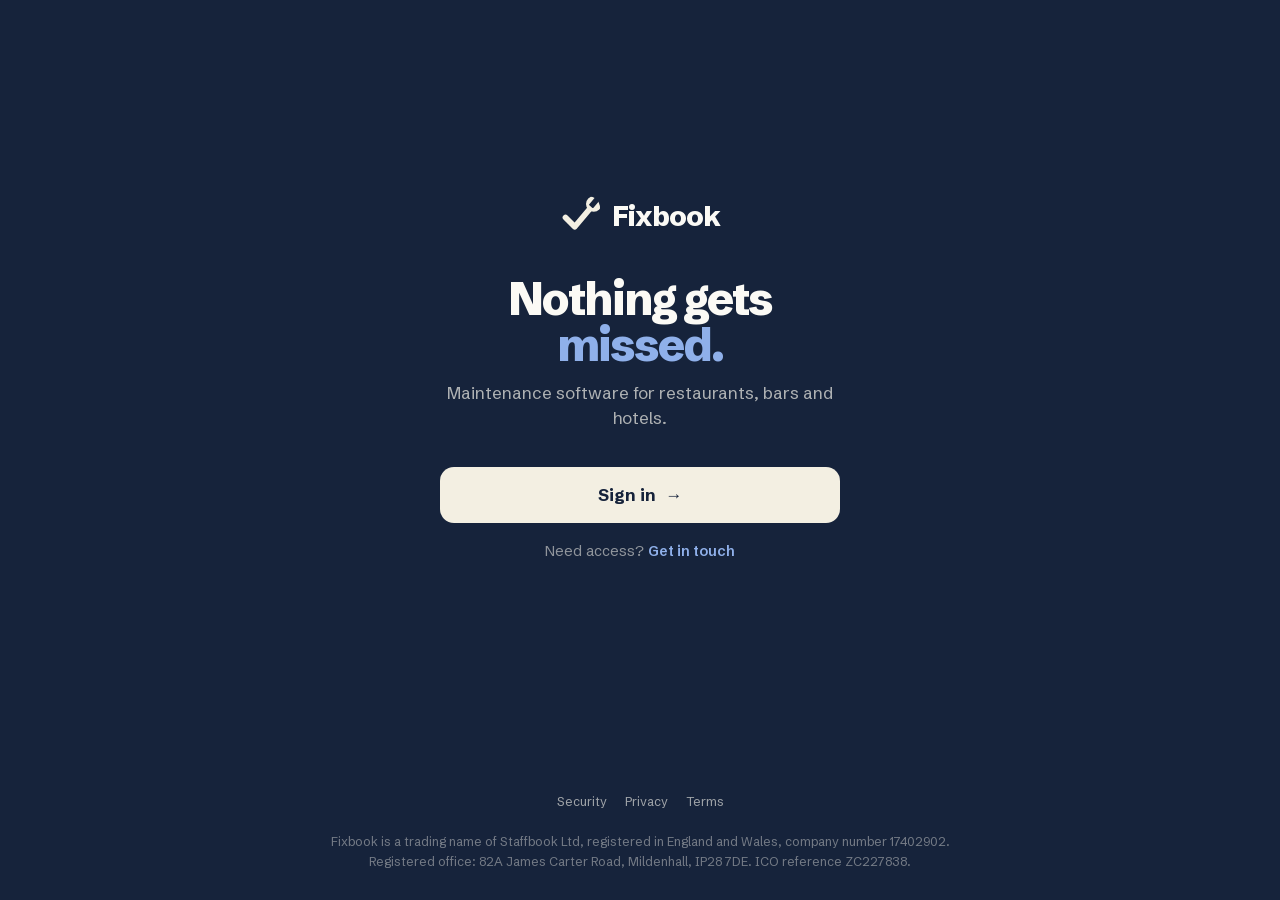
==== commit 0b41dc63: "Call it maintenance software Co-Authored-By: Claude Opus 5.5 (1M context) <noreply@anthropic.com>" ====
--- a/index.html
+++ b/index.html
@@ -4,10 +4,10 @@
 <meta charset="utf-8">
 <meta name="viewport" content="width=device-width, initial-scale=1">
 <title>Fixbook | Sign in</title>
-<meta name="description" content="Fixbook: maintenance for restaurants, bars and hotels. Sign in to your account.">
+<meta name="description" content="Fixbook: maintenance software for restaurants, bars and hotels. Sign in to your account.">
 <link rel="canonical" href="https://getfixbook.com/">
 <meta property="og:title" content="Fixbook | Nothing gets missed">
-<meta property="og:description" content="Maintenance for restaurants, bars and hotels.">
+<meta property="og:description" content="Maintenance software for restaurants, bars and hotels.">
 <meta property="og:url" content="https://getfixbook.com/">
 <meta property="og:image" content="https://getfixbook.com/img/og.png">
 <meta name="theme-color" content="#16233B">
@@ -50,7 +50,7 @@
   <div class="box rise">
     <a class="mark" href="/" aria-label="Fixbook"><svg width="40" height="40" viewBox="96 96 320 320" aria-hidden="true"><defs><mask id="fbjaw"><rect width="512" height="512" fill="#fff"/><rect x="352" y="96" width="44" height="96" rx="6" transform="rotate(40 374 144)" fill="#000"/></mask></defs><g mask="url(#fbjaw)"><path d="M140 268 L214 342 L352 178" fill="none" stroke="#F3EFE2" stroke-width="46" stroke-linecap="round" stroke-linejoin="round"/><circle cx="366" cy="160" r="62" fill="#F3EFE2"/></g></svg> Fixbook</a>
     <h1>Nothing gets <span>missed.</span></h1>
-    <p>Maintenance for restaurants, bars and hotels.</p>
+    <p>Maintenance software for restaurants, bars and hotels.</p>
     <a class="go" href="https://app.getfixbook.com/login">Sign in <span aria-hidden="true">&rarr;</span></a>
     <p class="help">Need access? <a href="mailto:hello@getfixbook.com?subject=Fixbook">Get in touch</a></p>
   </div>
